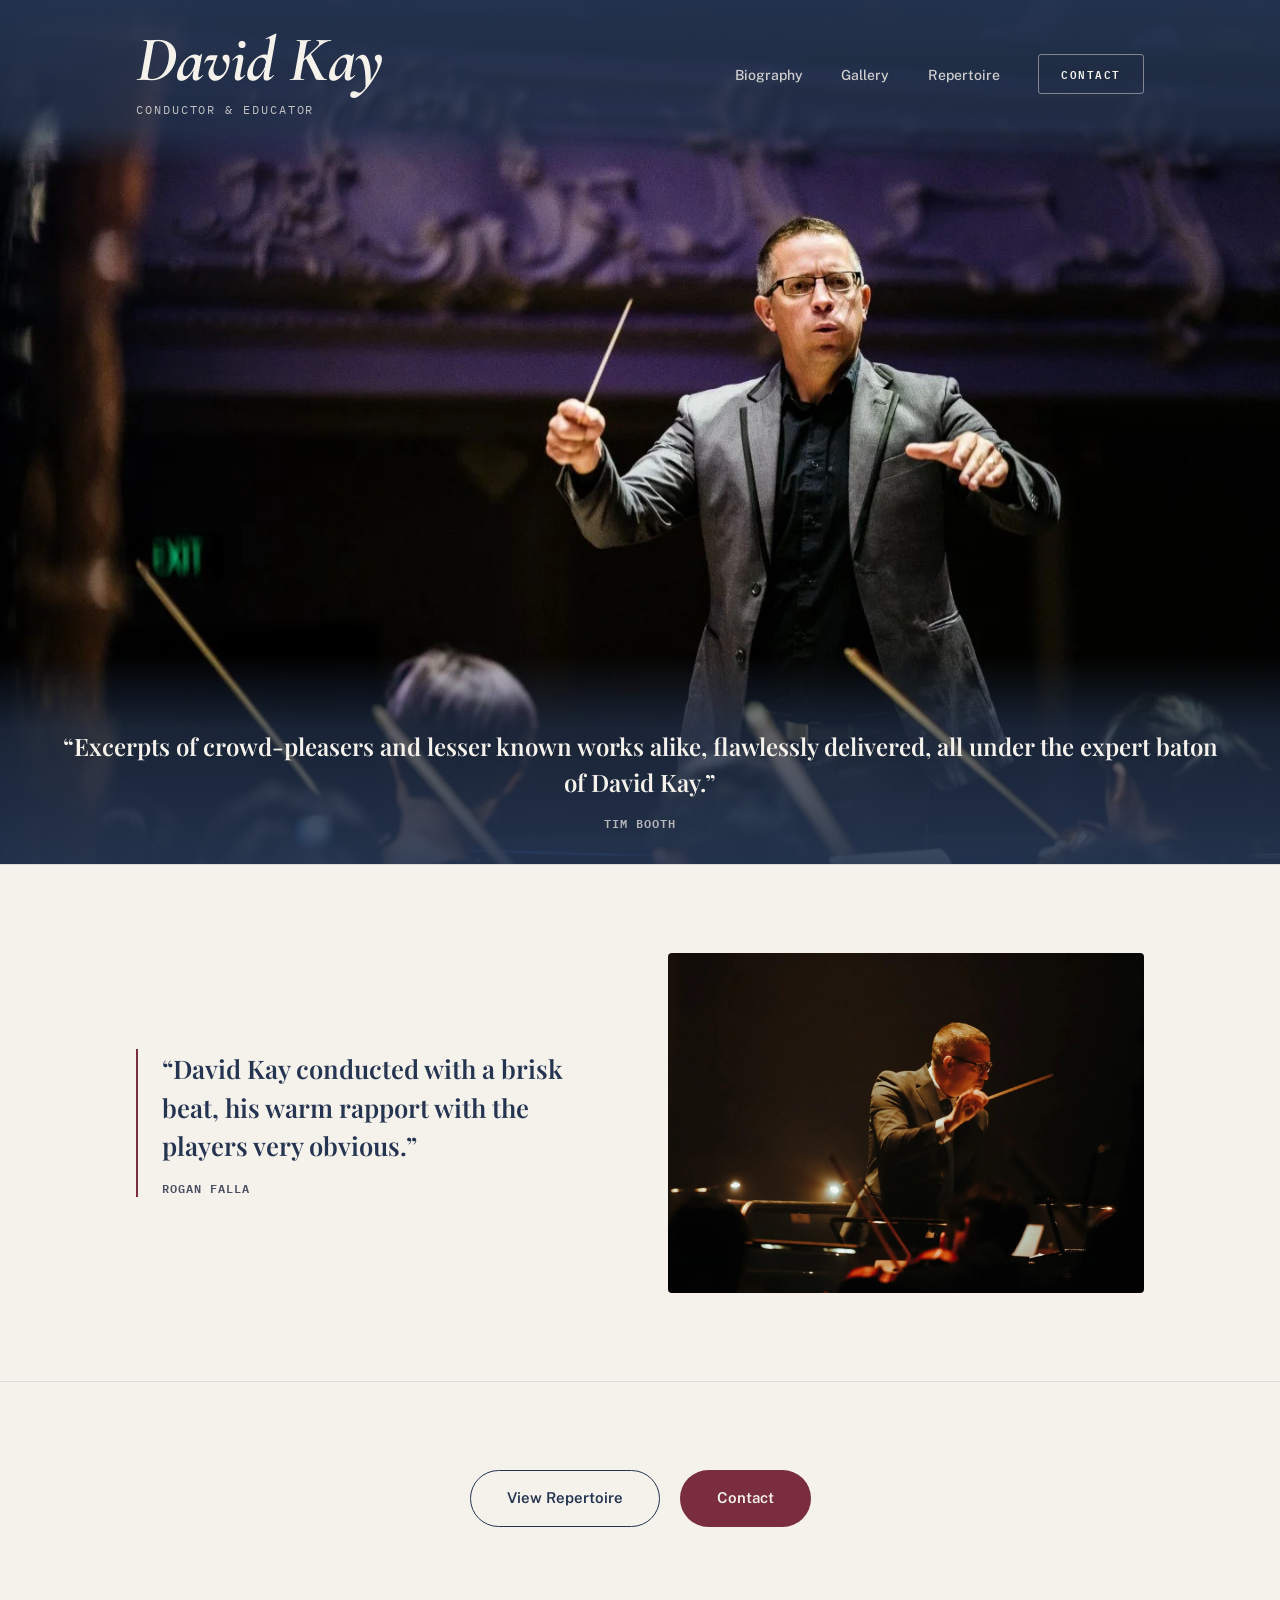
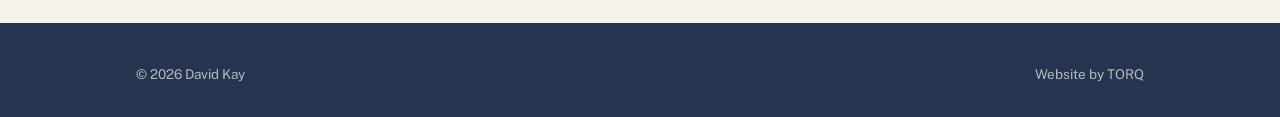
==== index.html @ 0cb9647d "Update index.html via admin panel" ====
<!DOCTYPE html>
<html lang="en">
<head>
<meta charset="UTF-8">
<meta name="viewport" content="width=device-width, initial-scale=1">
<title>David Kay Ã¢ÂÂ Conductor &amp; Educator</title>
<meta name="description" content="David Kay is an Auckland-based conductor, musician and educator, regularly appearing with New Zealand's major orchestras.">
<link rel="preconnect" href="https://fonts.googleapis.com">
<link rel="preconnect" href="https://fonts.gstatic.com" crossorigin>
<link rel="stylesheet" href="https://fonts.googleapis.com/css2?family=Cormorant+Garamond:wght@600;700&family=Playfair+Display:wght@600&family=Public+Sans:wght@400;500;600&family=IBM+Plex+Mono:wght@400&display=swap">
<link rel="stylesheet" href="styles.css">
<script type="application/ld+json">
{
  "@context": "https://schema.org",
  "@type": "Person",
  "name": "David Kay",
  "url": "https://[domain]",
  "jobTitle": "Conductor",
  "description": "David Kay is an Auckland-based conductor, musician and educator, regularly appearing with New Zealand's major orchestras.",
  "email": "mailto:david@davidkay.nz",
  "address": {
    "@type": "PostalAddress",
    "addressLocality": "Auckland",
    "addressCountry": "NZ"
  }
}
</script>
</head>
<body>

<header class="site-header site-header--home">
  <nav class="nav">
    <a href="index.html" class="brand-block">
      <h1 class="brand-name">David Kay</h1>
      <p class="brand-tagline"><span id="hero-role">Conductor &amp; Educator</span></p>
    </a>
    <button class="nav-toggle" aria-label="Toggle menu" aria-expanded="false">
      <span></span><span></span><span></span>
    </button>
    <ul class="nav-links">
      <li><a href="about.html">Biography</a></li>
      <li><a href="media.html">Gallery</a></li>
      <li><a href="repertoire.html">Repertoire</a></li>
      <li><a href="contact.html" class="btn btn-accent">Contact</a></li>
    </ul>
  </nav>
</header>

<main>
<section class="hero" style="background-image:url('images/gallery/apo-connecting-2020-full.webp');">
  <blockquote class="hero-quote-band">
    &ldquo;<span id="hero-quote">Excerpts of crowd-pleasers and lesser known works alike, flawlessly delivered, all under the expert baton of David Kay.</span>&rdquo;
    <cite><span id="hero-quote-author">Tim Booth</span></cite>
  </blockquote>
</section>

<section class="testimonial">
  <div class="wrap testimonial-grid">
    <blockquote class="testimonial-quote">
      &ldquo;<span id="home-testimonial-quote">David Kay conducted with a brisk beat, his warm rapport with the players very obvious.</span>&rdquo;
      <cite><span id="home-testimonial-quote-author">Rogan Falla</span></cite>
    </blockquote>
    <div class="testimonial-image">
      <img src="images/gallery/bic-runga-full.webp" alt="David Kay with Bic Runga" loading="lazy">
    </div>
  </div>
</section>

<section class="home-cta">
  <div class="wrap">
    <a href="repertoire.html" class="btn btn-outline btn-lg">View Repertoire</a>
    <a href="contact.html" class="btn btn-accent btn-lg">Contact</a>
  </div>
</section>
</main>

<footer class="site-footer">
  <div class="wrap footer-row">
    <span>&copy; <span id="copyright-year"></span> David Kay</span>
    <span>Website by <a href="https://torqweb.nz">TORQ</a></span>
  </div>
</footer>

<script src="script.js"></script>
</body>
</html>
---- styles.css ----
:root {
  --ink: #253551;
  --ink-soft: #4A5062;
  --cream: #F5F2EC;
  --accent: #7A2E3D;
  --line: rgba(37, 53, 81, 0.13);
  --line-on-ink: rgba(245, 242, 236, 0.2);

  --display: 'Playfair Display', Georgia, serif;
  --brand: 'Cormorant Garamond', 'Playfair Display', Georgia, serif;
  --body: 'Public Sans', -apple-system, sans-serif;
  --mono: 'IBM Plex Mono', ui-monospace, monospace;

  --max: 1120px;
}

* { box-sizing: border-box; }
html { scroll-behavior: smooth; }
@media (prefers-reduced-motion: reduce) {
  html { scroll-behavior: auto; }
  * { animation-duration: 0.01ms !important; transition-duration: 0.01ms !important; }
}

body {
  margin: 0;
  background: var(--cream);
  color: var(--ink);
  font-family: var(--body);
  font-size: 17px;
  line-height: 1.65;
  -webkit-font-smoothing: antialiased;
}
a { color: inherit; }
img { max-width: 100%; display: block; }

.wrap { max-width: var(--max); margin: 0 auto; padding: 0 clamp(20px, 5vw, 56px); }

/* Header / nav — big name treatment, shared by every page */
.site-header {
  position: sticky; top: 0; z-index: 20;
  background: var(--ink);
  padding-bottom: 20px;
}
.nav {
  display: flex; align-items: center; justify-content: space-between;
  padding: 24px clamp(20px, 5vw, 56px) 0;
  max-width: var(--max); margin: 0 auto;
}
.brand-block { text-decoration: none; display: block; }
.brand-name {
  font-family: var(--brand); font-weight: 700; font-style: italic; color: var(--cream);
  font-size: clamp(2.4rem, 5vw, 4rem); letter-spacing: -0.01em; line-height: 1;
  display: block; margin: 0;
}
.brand-tagline {
  font-family: var(--mono); font-size: 12px; letter-spacing: 0.16em; text-transform: uppercase;
  color: rgba(245,242,236,0.75); display: block; margin: 8px 0 0;
}
.nav-links { display: flex; gap: clamp(20px, 3vw, 40px); list-style: none; margin: 0; padding: 0; align-items: center; }
.nav-links a:not(.btn) {
  text-decoration: none; font-size: 14px; font-weight: 500; color: rgba(245,242,236,0.82);
  position: relative; padding: 4px 0;
}
.nav-links a:not(.btn):hover, .nav-links a:not(.btn)[aria-current="page"] { color: var(--cream); }
.nav-links a:not(.btn)[aria-current="page"]::after {
  content: ""; position: absolute; left: 0; right: 0; bottom: -2px; height: 2px; background: var(--accent);
}
.btn {
  font-family: var(--body); font-weight: 600; font-size: 14px; text-decoration: none;
  padding: 11px 26px; border-radius: 999px; border: 1px solid transparent;
  display: inline-block; transition: transform 0.15s ease, box-shadow 0.15s ease;
}
.btn-accent { background: var(--accent); color: var(--cream); }
.btn-accent:hover { transform: translateY(-1px); box-shadow: 0 6px 16px rgba(122,46,61,0.35); }

/* Header Contact link: a framed mono label rather than a generic filled pill,
   matching the tagline/eyebrow treatment used elsewhere on the site. */
.nav-links .btn-accent {
  background: transparent; border: 1px solid rgba(245,242,236,0.45); color: var(--cream);
  font-family: var(--mono); font-size: 11px; letter-spacing: 0.14em; text-transform: uppercase;
  padding: 10px 22px; border-radius: 3px;
}
.nav-links .btn-accent:hover, .nav-links .btn-accent[aria-current="page"] {
  background: var(--accent); border-color: var(--accent); box-shadow: none;
}

.nav-toggle { display: none; background: none; border: none; cursor: pointer; padding: 6px; }
.nav-toggle span { display: block; width: 22px; height: 2px; background: var(--cream); margin: 5px 0; }
@media (max-width: 780px) {
  .nav-toggle { display: block; }
  .nav-links {
    position: fixed; inset: 96px 0 auto 0; background: var(--cream);
    flex-direction: column; align-items: flex-start;
    padding: 20px clamp(20px, 5vw, 56px) 28px; border-bottom: 1px solid var(--line);
    display: none; gap: 18px;
  }
  .nav-links.open { display: flex; }
  .nav-links.open a:not(.btn) { color: var(--ink-soft); }
  .nav-links.open a:not(.btn):hover, .nav-links.open a:not(.btn)[aria-current="page"] { color: var(--ink); }
}

/* Homepage header only: absolute-positioned, blends into the hero photo below */
.site-header--home {
  position: absolute; top: 0; left: 0; right: 0; z-index: 10;
  background: linear-gradient(180deg, rgba(37,53,81,0.95) 0%, rgba(37,53,81,0.75) 75%, rgba(37,53,81,0) 100%);
  padding-bottom: 0;
}
.site-header--home .nav { padding-top: 28px; padding-bottom: 48px; }
@media (max-width: 780px) {
  .site-header--home .nav { padding-bottom: 20px; }
}

/* In-content page title (replaces the old page-hero banner) */
.page-title {
  font-family: var(--display); font-weight: 600; color: var(--ink);
  font-size: clamp(2rem, 4.5vw, 3rem); letter-spacing: -0.01em; margin: 0 0 40px;
}
.page-subtitle { color: var(--ink-soft); margin: -24px 0 40px; font-size: 1.05rem; max-width: 56ch; }

/* Hero: full-bleed photo, with a quote band across the bottom */
.hero {
  background-color: var(--ink); background-size: cover; background-position: 75% 18%; background-repeat: no-repeat;
  min-height: 96vh; position: relative;
}
@media (max-width: 780px) {
  .hero { min-height: 62vh; }
}
.hero-quote-band {
  position: absolute; left: 0; right: 0; bottom: 0; z-index: 2;
  background: linear-gradient(0deg, rgba(37,53,81,0.92) 0%, rgba(37,53,81,0.65) 65%, rgba(37,53,81,0) 100%);
  padding: 72px clamp(20px, 5vw, 56px) 32px; margin: 0; text-align: center;
}
.hero-quote-band {
  font-family: var(--display); font-weight: 600; color: var(--cream);
  font-size: clamp(1.1rem, 2.2vw, 1.5rem); line-height: 1.5;
}
.hero-quote-band cite {
  display: block; font-family: var(--mono); font-style: normal; font-size: 12px;
  letter-spacing: 0.08em; text-transform: uppercase; color: rgba(245,242,236,0.7); margin-top: 14px;
}

/* Testimonial (below the fold) */
.testimonial-grid { display: grid; grid-template-columns: 1fr 1fr; gap: 56px; align-items: center; }
.testimonial-quote {
  font-family: var(--display); font-weight: 600; font-size: clamp(1.2rem, 2.4vw, 1.6rem);
  line-height: 1.5; color: var(--ink); margin: 0;
  border-left: 2px solid var(--accent); padding-left: 24px;
}
.testimonial-quote cite {
  display: block; font-family: var(--mono); font-style: normal; font-size: 12px;
  letter-spacing: 0.08em; text-transform: uppercase; color: var(--ink-soft); margin-top: 14px;
}
.testimonial-image img { width: 100%; border-radius: 4px; display: block; }
@media (max-width: 860px) {
  .testimonial-grid { grid-template-columns: 1fr; gap: 32px; }
  .testimonial-image { order: -1; }
}

/* Contact: details beside the photo, whole section kept above the fold */
.section-tight { padding: clamp(32px, 5vw, 56px) 0; }
.contact-grid { display: grid; grid-template-columns: 1fr 1fr; gap: 56px; align-items: center; }
.contact-photo img {
  width: 100%; height: clamp(320px, 64vh, 640px); object-fit: cover; object-position: center 55%;
  border-radius: 4px; display: block;
}
@media (max-width: 860px) {
  .contact-grid { grid-template-columns: 1fr; gap: 32px; }
  .contact-photo img { height: clamp(300px, 54vh, 540px); }
}

/* Sections */
section { padding: clamp(52px, 8vw, 88px) 0; }
section + section { border-top: 1px solid var(--line); }
.section-head { margin-bottom: 40px; max-width: 62ch; }
.section-head h2 {
  font-family: var(--display); font-weight: 600; font-size: clamp(1.7rem, 3.3vw, 2.4rem);
  margin: 14px 0 0; letter-spacing: -0.01em;
}
.section-head p { color: var(--ink-soft); margin-top: 12px; font-size: 1.05rem; }
.prose { max-width: 70ch; }
.prose p { margin: 0 0 20px; color: var(--ink-soft); font-size: 1.02rem; }
.prose p:last-child { margin-bottom: 0; }

/* Bio layout */
.bio-grid { display: grid; grid-template-columns: 300px 1fr; gap: 48px; align-items: start; }
@media (max-width: 780px) { .bio-grid { grid-template-columns: 1fr; } }
.bio-grid img { border-radius: 4px; width: 100%; }

/* Photo grid (Media page) */
.grid-photos { display: grid; grid-template-columns: repeat(3, 1fr); gap: 12px; }
.photo-tile {
  position: relative; display: block; overflow: hidden; border: 0; padding: 0; margin: 0;
  background: none; border-radius: 3px; cursor: pointer; width: 100%;
  opacity: 0; transform: translateY(28px); transition: opacity 0.6s ease, transform 0.6s ease, box-shadow 0.2s ease;
}
.photo-tile.is-visible { opacity: 1; transform: translateY(0); }
.photo-tile img { width: 100%; height: 260px; object-fit: cover; object-position: center 25%; border-radius: 3px; display: block; transition: transform 0.4s ease; }
.photo-tile:hover img, .photo-tile:focus-visible img { transform: scale(1.06); }
.photo-tile:focus-visible { outline: 2px solid var(--accent); outline-offset: 2px; }
@media (max-width: 860px) {
  .grid-photos { grid-template-columns: repeat(2, 1fr); }
  .photo-tile img { height: 200px; }
}
.photo-credit { font-family: var(--mono); font-size: 12px; color: var(--ink-soft); margin-top: 18px; }
.photo-credit a { text-decoration: underline; }

/* Lightbox (Media page) */
.lightbox {
  display: none;
  position: fixed; inset: 0; z-index: 1000;
  background: rgba(20, 26, 38, 0.94);
  align-items: center; justify-content: center;
  padding: 40px;
}
.lightbox.open { display: flex; flex-direction: column; }
.lightbox-img { max-width: 90vw; max-height: 78vh; width: auto; height: auto; object-fit: contain; border-radius: 3px; box-shadow: 0 20px 60px rgba(0,0,0,0.5); }
.lightbox-caption { color: var(--cream); font-family: var(--mono); font-size: 13px; text-align: center; margin: 16px 0 0; }
.lightbox-close, .lightbox-nav {
  position: absolute; background: none; border: 0; color: var(--cream);
  cursor: pointer; line-height: 1; transition: color 0.2s ease;
}
.lightbox-close:hover, .lightbox-nav:hover { color: var(--accent); }
.lightbox-close { top: 20px; right: 24px; font-size: 36px; }
.lightbox-nav { top: 50%; transform: translateY(-50%); font-size: 48px; padding: 8px 14px; }
.lightbox-prev { left: 8px; }
.lightbox-next { right: 8px; }
@media (max-width: 640px) {
  .lightbox { padding: 20px; }
  .lightbox-nav { font-size: 36px; }
  .lightbox-close { top: 10px; right: 14px; }
}

/* Repertoire */
.rep-grid { display: grid; grid-template-columns: repeat(auto-fit, minmax(260px, 1fr)); gap: 32px; }
.rep-card { background: #fff; border: 1px solid var(--line); border-radius: 6px; padding: 28px; }
.rep-card h2 {
  font-family: var(--display); font-weight: 600; font-size: 1.25rem; margin: 0 0 18px;
  padding-bottom: 14px; border-bottom: 1px solid var(--line);
}
.rep-year { margin-bottom: 14px; }
.rep-year:last-child { margin-bottom: 0; }
.rep-year .y {
  font-family: var(--mono); font-size: 12px; color: var(--accent); letter-spacing: 0.05em; display: block; margin-bottom: 4px;
}
.rep-year .items { font-size: 0.95rem; color: var(--ink-soft); line-height: 1.7; }
.rep-year .items a { text-decoration: underline; text-decoration-color: var(--line); }
.rep-year .items a:hover { color: var(--ink); }

@media (min-width: 1024px) {
  .rep-grid { grid-template-columns: repeat(4, 1fr); gap: 20px; }
  .rep-card { padding: 20px; }
  .rep-card h2 { font-size: 1.05rem; margin-bottom: 14px; padding-bottom: 12px; }
  .rep-year { margin-bottom: 12px; }
  .rep-year .y { font-size: 11px; }
  .rep-year .items { font-size: 0.85rem; line-height: 1.55; }
}

.btn-outline { background: transparent; border: 1px solid var(--ink); color: var(--ink); }
.btn-outline:hover { background: var(--ink); color: var(--cream); }

/* Homepage: closing CTA pair, below the fold */
.home-cta .wrap { display: flex; justify-content: center; gap: 20px; flex-wrap: wrap; }

/* Contact */
.btn-lg { padding: 15px 36px; font-size: 15px; margin-bottom: 8px; }
.detail-list { list-style: none; margin: 32px 0 0; padding: 0; }
.detail-list li { display: flex; gap: 14px; padding: 16px 0; border-top: 1px solid var(--line); font-size: 1.02rem; }
.detail-list li:last-child { border-bottom: 1px solid var(--line); }
.detail-list .k {
  font-family: var(--mono); font-size: 12px; letter-spacing: 0.08em; text-transform: uppercase;
  color: var(--accent); width: 110px; flex-shrink: 0; padding-top: 3px;
}
.detail-list a { text-decoration: underline; text-decoration-color: var(--line); }

/* Footer */
.site-footer { background: var(--ink); color: rgba(245,242,236,0.7); padding: 40px 0 32px; }
.footer-row { display: flex; justify-content: space-between; align-items: center; flex-wrap: wrap; gap: 16px; font-size: 13.5px; }
.footer-row a { text-decoration: none; color: rgba(245,242,236,0.7); }
.footer-row a:hover { color: var(--cream); }
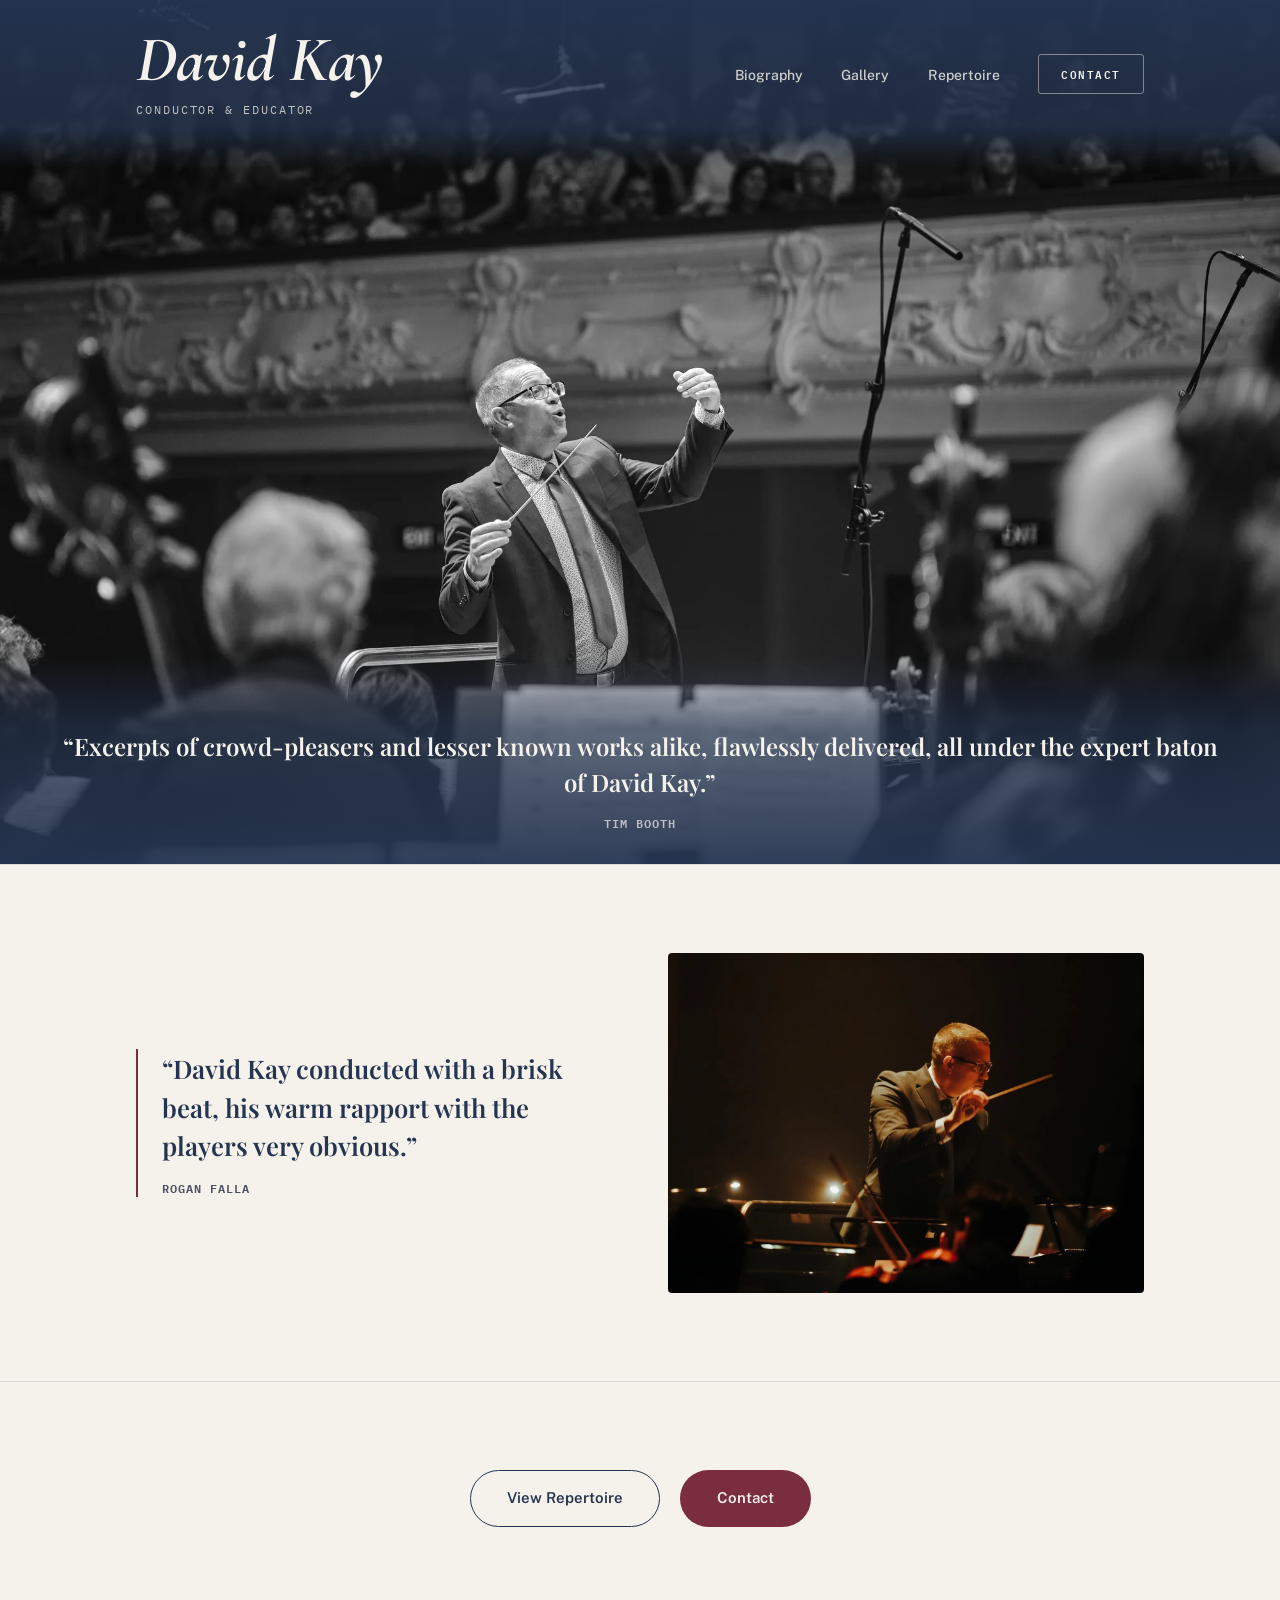
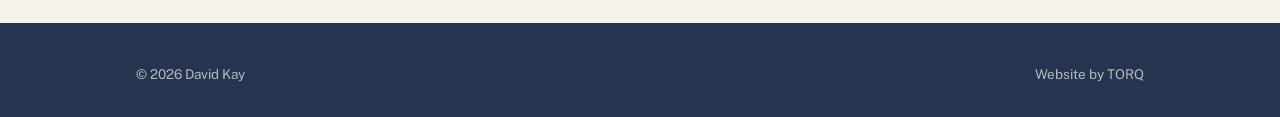
==== commit c340eb30: "Homepage hero: new black-and-white conducting photo Replaces the APO Connecting 2020 photo with a dr" ====
--- a/index.html
+++ b/index.html
@@ -3,7 +3,7 @@
 <head>
 <meta charset="UTF-8">
 <meta name="viewport" content="width=device-width, initial-scale=1">
-<title>David Kay Ã¢ÂÂ Conductor &amp; Educator</title>
+<title>David Kay — Conductor &amp; Educator</title>
 <meta name="description" content="David Kay is an Auckland-based conductor, musician and educator, regularly appearing with New Zealand's major orchestras.">
 <link rel="preconnect" href="https://fonts.googleapis.com">
 <link rel="preconnect" href="https://fonts.gstatic.com" crossorigin>
@@ -47,7 +47,7 @@
 </header>
 
 <main>
-<section class="hero" style="background-image:url('images/gallery/apo-connecting-2020-full.webp');">
+<section class="hero" style="background-image:url('images/gallery/conducting-hero-full.webp');">
   <blockquote class="hero-quote-band">
     &ldquo;<span id="hero-quote">Excerpts of crowd-pleasers and lesser known works alike, flawlessly delivered, all under the expert baton of David Kay.</span>&rdquo;
     <cite><span id="hero-quote-author">Tim Booth</span></cite>
@@ -61,7 +61,7 @@
       <cite><span id="home-testimonial-quote-author">Rogan Falla</span></cite>
     </blockquote>
     <div class="testimonial-image">
-      <img src="images/gallery/bic-runga-full.webp" alt="David Kay with Bic Runga" loading="lazy">
+      <img class="slide-in-left" src="images/gallery/bic-runga-full.webp" alt="David Kay with Bic Runga" loading="lazy">
     </div>
   </div>
 </section>
--- a/styles.css
+++ b/styles.css
@@ -123,12 +123,19 @@
   min-height: 96vh; position: relative;
 }
 @media (max-width: 780px) {
-  .hero { min-height: 62vh; }
+  /* iOS Safari's `vh` is based on the toolbar-hidden viewport, which reads
+     taller than what's actually visible with the address bar showing —
+     `dvh` tracks the real visible height instead. Keep the vh line first
+     as a fallback for browsers that don't support dvh. */
+  .hero { min-height: 78vh; min-height: 78dvh; }
 }
 .hero-quote-band {
   position: absolute; left: 0; right: 0; bottom: 0; z-index: 2;
   background: linear-gradient(0deg, rgba(37,53,81,0.92) 0%, rgba(37,53,81,0.65) 65%, rgba(37,53,81,0) 100%);
   padding: 72px clamp(20px, 5vw, 56px) 32px; margin: 0; text-align: center;
+}
+@media (max-width: 780px) {
+  .hero-quote-band { padding-top: 48px; }
 }
 .hero-quote-band {
   font-family: var(--display); font-weight: 600; color: var(--cream);
@@ -151,6 +158,8 @@
   letter-spacing: 0.08em; text-transform: uppercase; color: var(--ink-soft); margin-top: 14px;
 }
 .testimonial-image img { width: 100%; border-radius: 4px; display: block; }
+.slide-in-left { opacity: 0; transform: translateX(-64px); transition: opacity 0.7s ease, transform 0.7s ease; }
+.slide-in-left.is-visible { opacity: 1; transform: translateX(0); }
 @media (max-width: 860px) {
   .testimonial-grid { grid-template-columns: 1fr; gap: 32px; }
   .testimonial-image { order: -1; }
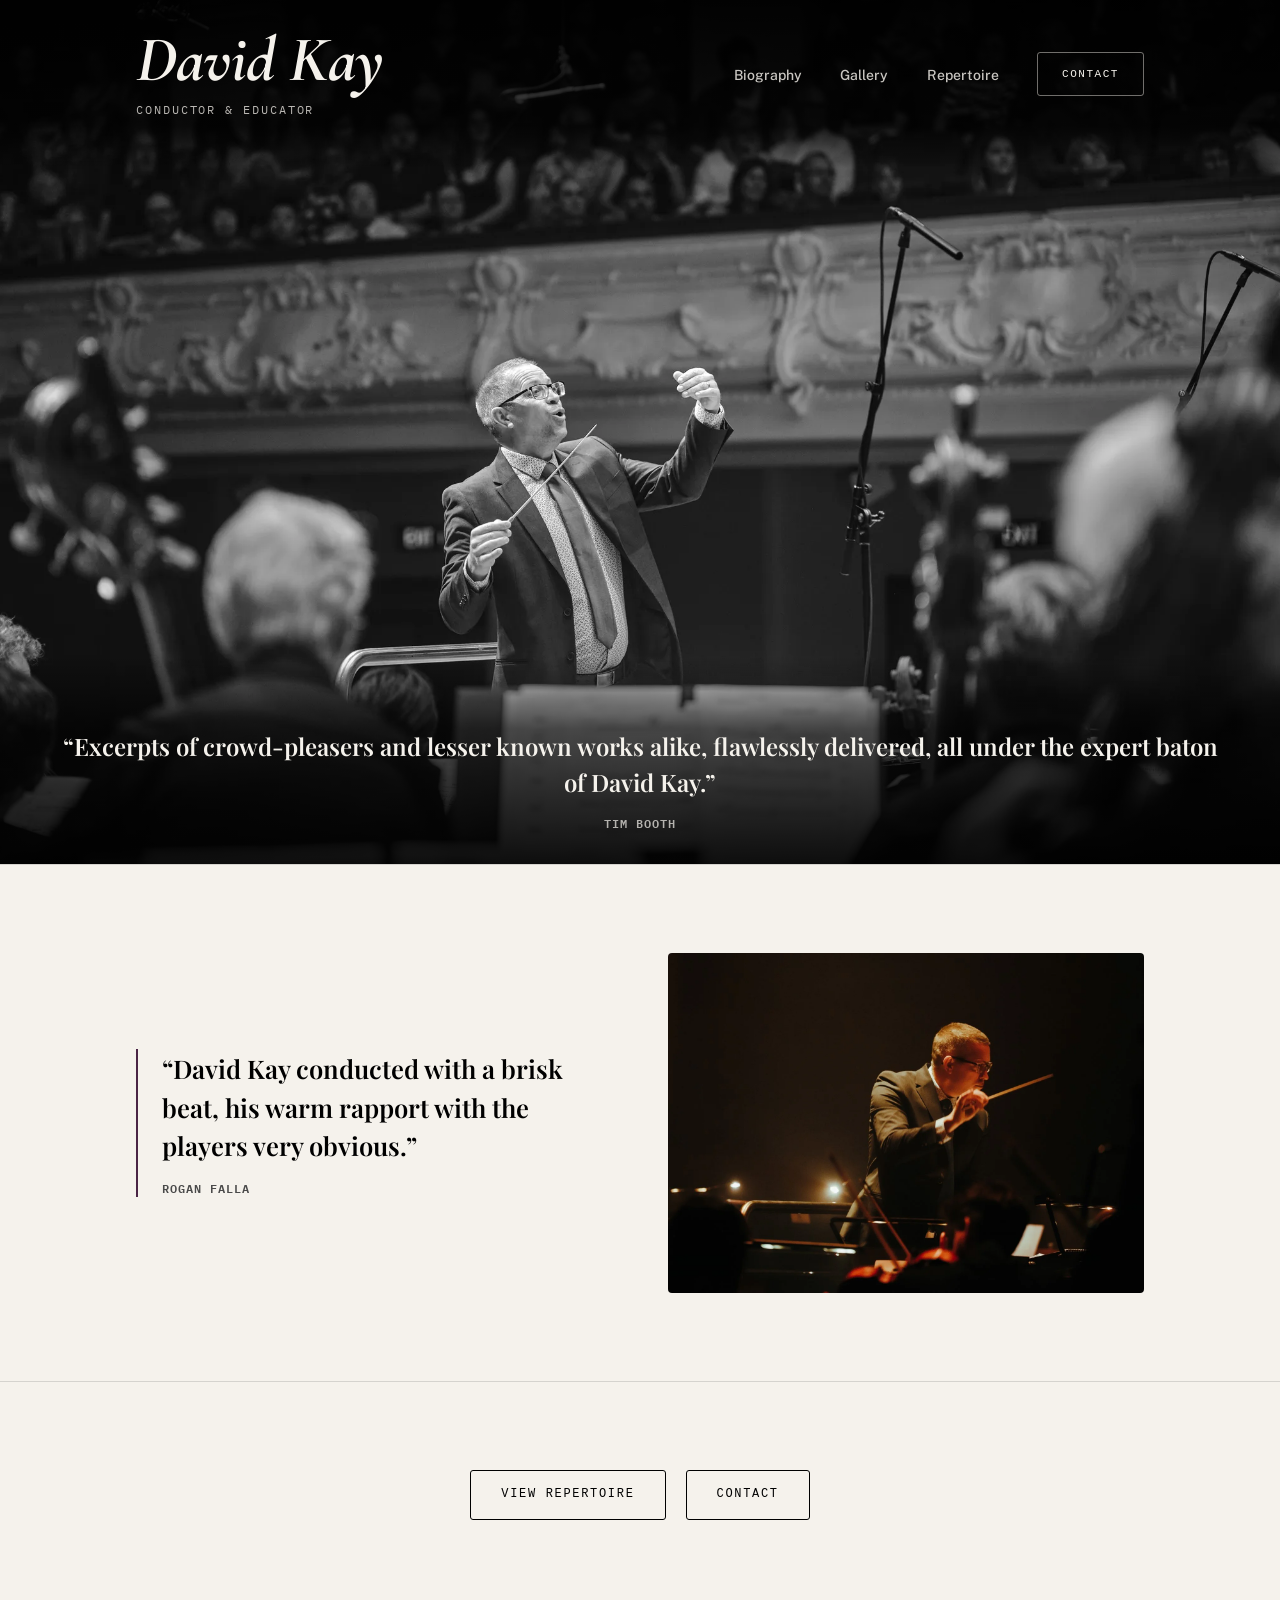
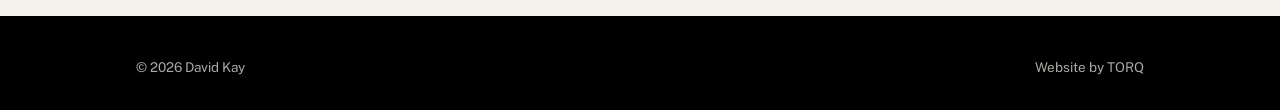
==== commit 63320903: "Add DK favicon; mobile hero: move quote below photo instead of overlaying it Co-Authored-By: Claude " ====
--- a/index.html
+++ b/index.html
@@ -4,6 +4,8 @@
 <meta charset="UTF-8">
 <meta name="viewport" content="width=device-width, initial-scale=1">
 <title>David Kay — Conductor &amp; Educator</title>
+<link rel="icon" href="favicon.ico" sizes="any">
+<link rel="apple-touch-icon" href="apple-touch-icon.png">
 <meta name="description" content="David Kay is an Auckland-based conductor, musician and educator, regularly appearing with New Zealand's major orchestras.">
 <link rel="preconnect" href="https://fonts.googleapis.com">
 <link rel="preconnect" href="https://fonts.gstatic.com" crossorigin>
--- a/styles.css
+++ b/styles.css
@@ -1,9 +1,9 @@
 :root {
-  --ink: #253551;
-  --ink-soft: #4A5062;
+  --ink: #000000;
+  --ink-soft: #4A4A4A;
   --cream: #F5F2EC;
-  --accent: #7A2E3D;
-  --line: rgba(37, 53, 81, 0.13);
+  --accent: #4A2545;
+  --line: rgba(0, 0, 0, 0.13);
   --line-on-ink: rgba(245, 242, 236, 0.2);
 
   --display: 'Playfair Display', Georgia, serif;
@@ -38,8 +38,12 @@
 /* Header / nav — big name treatment, shared by every page */
 .site-header {
   position: sticky; top: 0; z-index: 20;
-  background: var(--ink);
-  padding-bottom: 20px;
+  background: linear-gradient(180deg,
+    rgba(0,0,0,0.98) 0%, rgba(0,0,0,0.97) 20%, rgba(0,0,0,0.95) 35%,
+    rgba(0,0,0,0.92) 48%, rgba(0,0,0,0.85) 58%, rgba(0,0,0,0.72) 67%,
+    rgba(0,0,0,0.55) 75%, rgba(0,0,0,0.38) 82%, rgba(0,0,0,0.24) 88%,
+    rgba(0,0,0,0.13) 93%, rgba(0,0,0,0.05) 97%, rgba(0,0,0,0) 100%);
+  padding-bottom: 40px;
 }
 .nav {
   display: flex; align-items: center; justify-content: space-between;
@@ -65,23 +69,26 @@
 .nav-links a:not(.btn)[aria-current="page"]::after {
   content: ""; position: absolute; left: 0; right: 0; bottom: -2px; height: 2px; background: var(--accent);
 }
+/* Every button on the site is this same framed, uppercase mono label —
+   the header Contact link's treatment, applied everywhere a button
+   appears, not just in the nav. */
 .btn {
-  font-family: var(--body); font-weight: 600; font-size: 14px; text-decoration: none;
-  padding: 11px 26px; border-radius: 999px; border: 1px solid transparent;
-  display: inline-block; transition: transform 0.15s ease, box-shadow 0.15s ease;
-}
-.btn-accent { background: var(--accent); color: var(--cream); }
-.btn-accent:hover { transform: translateY(-1px); box-shadow: 0 6px 16px rgba(122,46,61,0.35); }
-
-/* Header Contact link: a framed mono label rather than a generic filled pill,
-   matching the tagline/eyebrow treatment used elsewhere on the site. */
+  font-family: var(--mono); font-weight: 500; font-size: 11px; letter-spacing: 0.14em;
+  text-transform: uppercase; text-decoration: none; background: transparent;
+  padding: 12px 24px; border-radius: 3px; border: 1px solid var(--ink); color: var(--ink);
+  display: inline-block; transition: background 0.2s ease, color 0.2s ease, border-color 0.2s ease;
+}
+.btn-accent:hover, .btn-accent[aria-current="page"] {
+  background: var(--accent); border-color: var(--accent); color: var(--cream);
+}
+
+/* Header Contact link: same framed label, adapted for the black nav
+   background — cream border/text instead of ink. */
 .nav-links .btn-accent {
-  background: transparent; border: 1px solid rgba(245,242,236,0.45); color: var(--cream);
-  font-family: var(--mono); font-size: 11px; letter-spacing: 0.14em; text-transform: uppercase;
-  padding: 10px 22px; border-radius: 3px;
+  border-color: rgba(245,242,236,0.45); color: var(--cream);
 }
 .nav-links .btn-accent:hover, .nav-links .btn-accent[aria-current="page"] {
-  background: var(--accent); border-color: var(--accent); box-shadow: none;
+  background: var(--accent); border-color: var(--accent); color: var(--cream);
 }
 
 .nav-toggle { display: none; background: none; border: none; cursor: pointer; padding: 6px; }
@@ -102,7 +109,7 @@
 /* Homepage header only: absolute-positioned, blends into the hero photo below */
 .site-header--home {
   position: absolute; top: 0; left: 0; right: 0; z-index: 10;
-  background: linear-gradient(180deg, rgba(37,53,81,0.95) 0%, rgba(37,53,81,0.75) 75%, rgba(37,53,81,0) 100%);
+  background: linear-gradient(180deg, rgba(0,0,0,0.95) 0%, rgba(0,0,0,0.75) 75%, rgba(0,0,0,0) 100%);
   padding-bottom: 0;
 }
 .site-header--home .nav { padding-top: 28px; padding-bottom: 48px; }
@@ -119,23 +126,24 @@
 
 /* Hero: full-bleed photo, with a quote band across the bottom */
 .hero {
-  background-color: var(--ink); background-size: cover; background-position: 75% 18%; background-repeat: no-repeat;
+  background-color: #000; background-size: cover; background-position: 75% 18%; background-repeat: no-repeat;
   min-height: 96vh; position: relative;
 }
 @media (max-width: 780px) {
-  /* iOS Safari's `vh` is based on the toolbar-hidden viewport, which reads
-     taller than what's actually visible with the address bar showing —
-     `dvh` tracks the real visible height instead. Keep the vh line first
-     as a fallback for browsers that don't support dvh. */
-  .hero { min-height: 78vh; min-height: 78dvh; }
+  /* Below the fold, the quote reads as its own block under the photo
+     instead of overlaying it, so the image stays fully visible. */
+  .hero { min-height: 0; aspect-ratio: 4 / 5; display: flex; flex-direction: column; }
 }
 .hero-quote-band {
   position: absolute; left: 0; right: 0; bottom: 0; z-index: 2;
-  background: linear-gradient(0deg, rgba(37,53,81,0.92) 0%, rgba(37,53,81,0.65) 65%, rgba(37,53,81,0) 100%);
+  background: linear-gradient(0deg, rgba(0,0,0,0.92) 0%, rgba(0,0,0,0.65) 65%, rgba(0,0,0,0) 100%);
   padding: 72px clamp(20px, 5vw, 56px) 32px; margin: 0; text-align: center;
 }
 @media (max-width: 780px) {
-  .hero-quote-band { padding-top: 48px; }
+  .hero-quote-band {
+    position: static; margin-top: auto; background: #000;
+    padding: 28px clamp(20px, 5vw, 56px) 36px;
+  }
 }
 .hero-quote-band {
   font-family: var(--display); font-weight: 600; color: var(--cream);
@@ -264,14 +272,13 @@
   .rep-year .items { font-size: 0.85rem; line-height: 1.55; }
 }
 
-.btn-outline { background: transparent; border: 1px solid var(--ink); color: var(--ink); }
-.btn-outline:hover { background: var(--ink); color: var(--cream); }
+.btn-outline:hover, .btn-outline[aria-current="page"] { background: var(--ink); border-color: var(--ink); color: var(--cream); }
 
 /* Homepage: closing CTA pair, below the fold */
 .home-cta .wrap { display: flex; justify-content: center; gap: 20px; flex-wrap: wrap; }
 
 /* Contact */
-.btn-lg { padding: 15px 36px; font-size: 15px; margin-bottom: 8px; }
+.btn-lg { padding: 14px 30px; font-size: 12px; margin-bottom: 8px; }
 .detail-list { list-style: none; margin: 32px 0 0; padding: 0; }
 .detail-list li { display: flex; gap: 14px; padding: 16px 0; border-top: 1px solid var(--line); font-size: 1.02rem; }
 .detail-list li:last-child { border-bottom: 1px solid var(--line); }
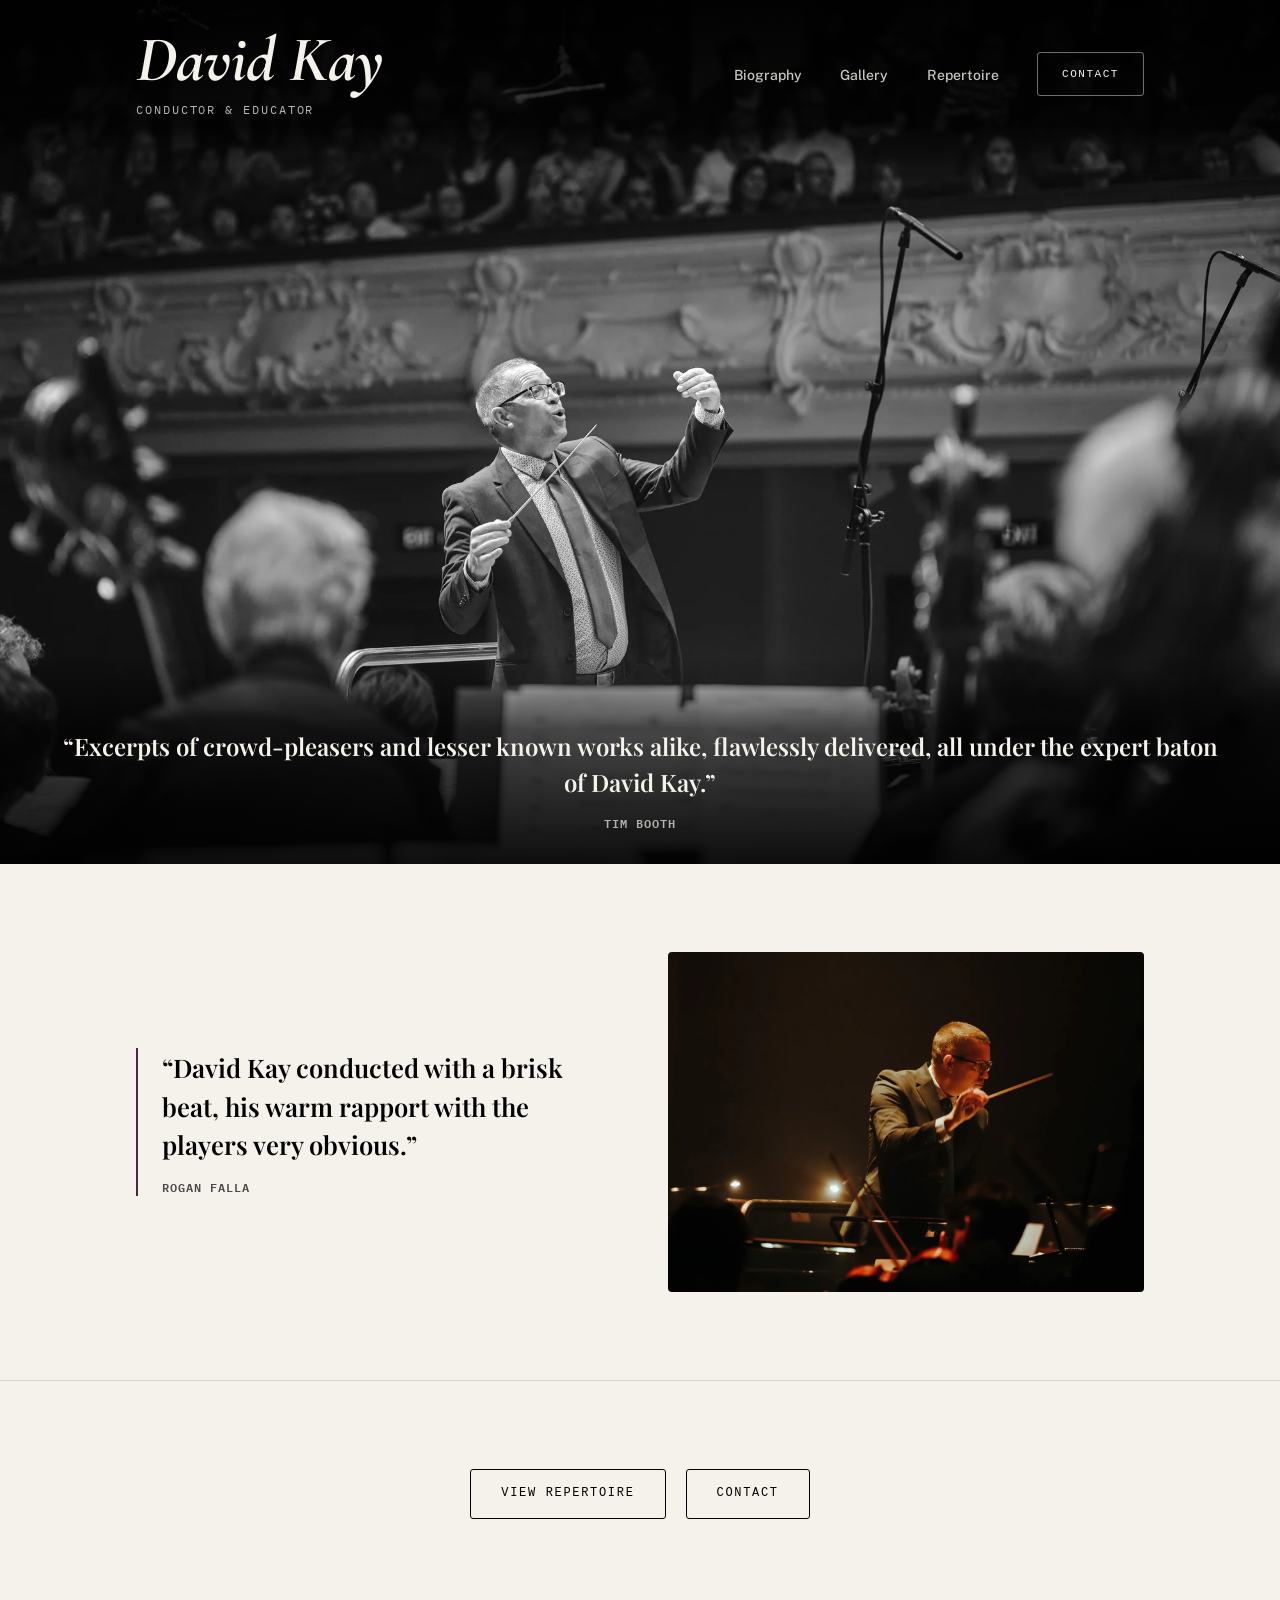
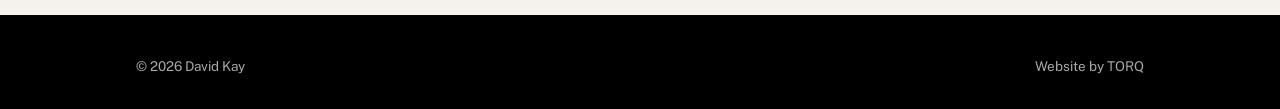
==== commit d69a8a50: "Mobile hero: make quote band a real sibling instead of a flex trick The previous fix relied on flex " ====
--- a/index.html
+++ b/index.html
@@ -49,12 +49,13 @@
 </header>
 
 <main>
-<section class="hero" style="background-image:url('images/gallery/conducting-hero-full.webp');">
+<div class="hero-wrap">
+  <section class="hero" style="background-image:url('images/gallery/conducting-hero-full.webp');"></section>
   <blockquote class="hero-quote-band">
     &ldquo;<span id="hero-quote">Excerpts of crowd-pleasers and lesser known works alike, flawlessly delivered, all under the expert baton of David Kay.</span>&rdquo;
     <cite><span id="hero-quote-author">Tim Booth</span></cite>
   </blockquote>
-</section>
+</div>
 
 <section class="testimonial">
   <div class="wrap testimonial-grid">
--- a/styles.css
+++ b/styles.css
@@ -124,15 +124,17 @@
 }
 .page-subtitle { color: var(--ink-soft); margin: -24px 0 40px; font-size: 1.05rem; max-width: 56ch; }
 
-/* Hero: full-bleed photo, with a quote band across the bottom */
+/* Hero: full-bleed photo, with a quote band across the bottom.
+   .hero-wrap is the positioning context for the desktop overlay; on
+   mobile the quote band is a plain sibling that flows below the photo
+   instead of overlaying it, so the image always stays fully visible. */
+.hero-wrap { position: relative; }
 .hero {
   background-color: #000; background-size: cover; background-position: 75% 18%; background-repeat: no-repeat;
-  min-height: 96vh; position: relative;
-}
-@media (max-width: 780px) {
-  /* Below the fold, the quote reads as its own block under the photo
-     instead of overlaying it, so the image stays fully visible. */
-  .hero { min-height: 0; aspect-ratio: 4 / 5; display: flex; flex-direction: column; }
+  min-height: 96vh;
+}
+@media (max-width: 780px) {
+  .hero { min-height: 0; height: 55vh; height: 55dvh; }
 }
 .hero-quote-band {
   position: absolute; left: 0; right: 0; bottom: 0; z-index: 2;
@@ -141,7 +143,7 @@
 }
 @media (max-width: 780px) {
   .hero-quote-band {
-    position: static; margin-top: auto; background: #000;
+    position: static; background: #000;
     padding: 28px clamp(20px, 5vw, 56px) 36px;
   }
 }
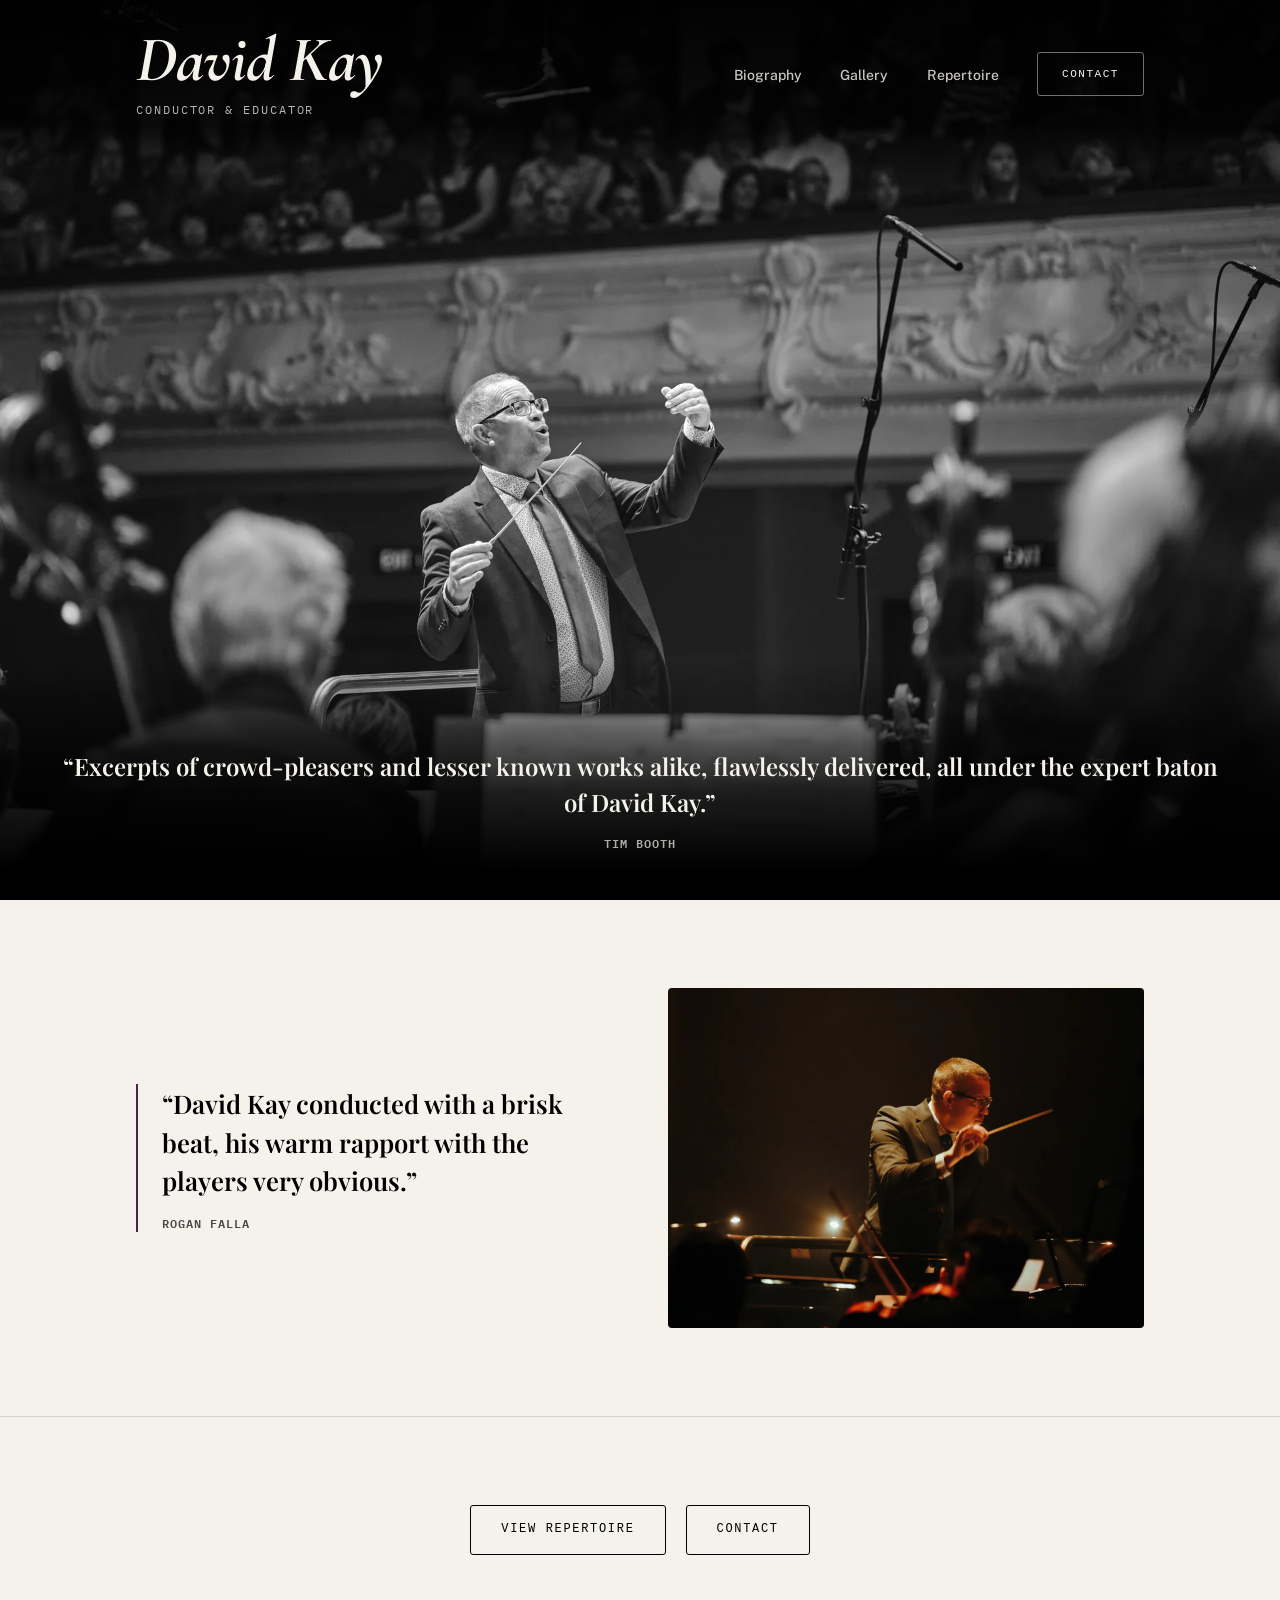
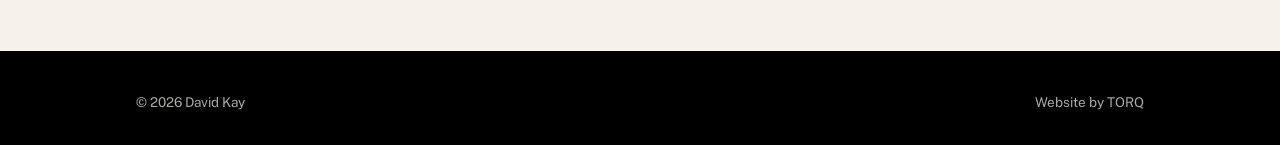
==== commit 2f644a56: "Footer: hyperlink the whole "Website by TORQ" phrase, not just TORQ Co-Authored-By: Claude Sonnet 5 " ====
--- a/index.html
+++ b/index.html
@@ -80,7 +80,7 @@
 <footer class="site-footer">
   <div class="wrap footer-row">
     <span>&copy; <span id="copyright-year"></span> David Kay</span>
-    <span>Website by <a href="https://torqweb.nz">TORQ</a></span>
+    <span><a href="https://torqweb.nz">Website by TORQ</a></span>
   </div>
 </footer>
 
--- a/styles.css
+++ b/styles.css
@@ -131,15 +131,17 @@
 .hero-wrap { position: relative; }
 .hero {
   background-color: #000; background-size: cover; background-position: 75% 18%; background-repeat: no-repeat;
-  min-height: 96vh;
+  min-height: 100vh; min-height: 100dvh;
 }
 @media (max-width: 780px) {
   .hero { min-height: 0; height: 55vh; height: 55dvh; }
 }
 .hero-quote-band {
   position: absolute; left: 0; right: 0; bottom: 0; z-index: 2;
-  background: linear-gradient(0deg, rgba(0,0,0,0.92) 0%, rgba(0,0,0,0.65) 65%, rgba(0,0,0,0) 100%);
-  padding: 72px clamp(20px, 5vw, 56px) 32px; margin: 0; text-align: center;
+  background: linear-gradient(0deg,
+    rgba(0,0,0,1) 0%, rgba(0,0,0,1) 12%, rgba(0,0,0,0.85) 45%,
+    rgba(0,0,0,0.6) 65%, rgba(0,0,0,0) 100%);
+  padding: 88px clamp(20px, 5vw, 56px) 48px; margin: 0; text-align: center;
 }
 @media (max-width: 780px) {
   .hero-quote-band {
